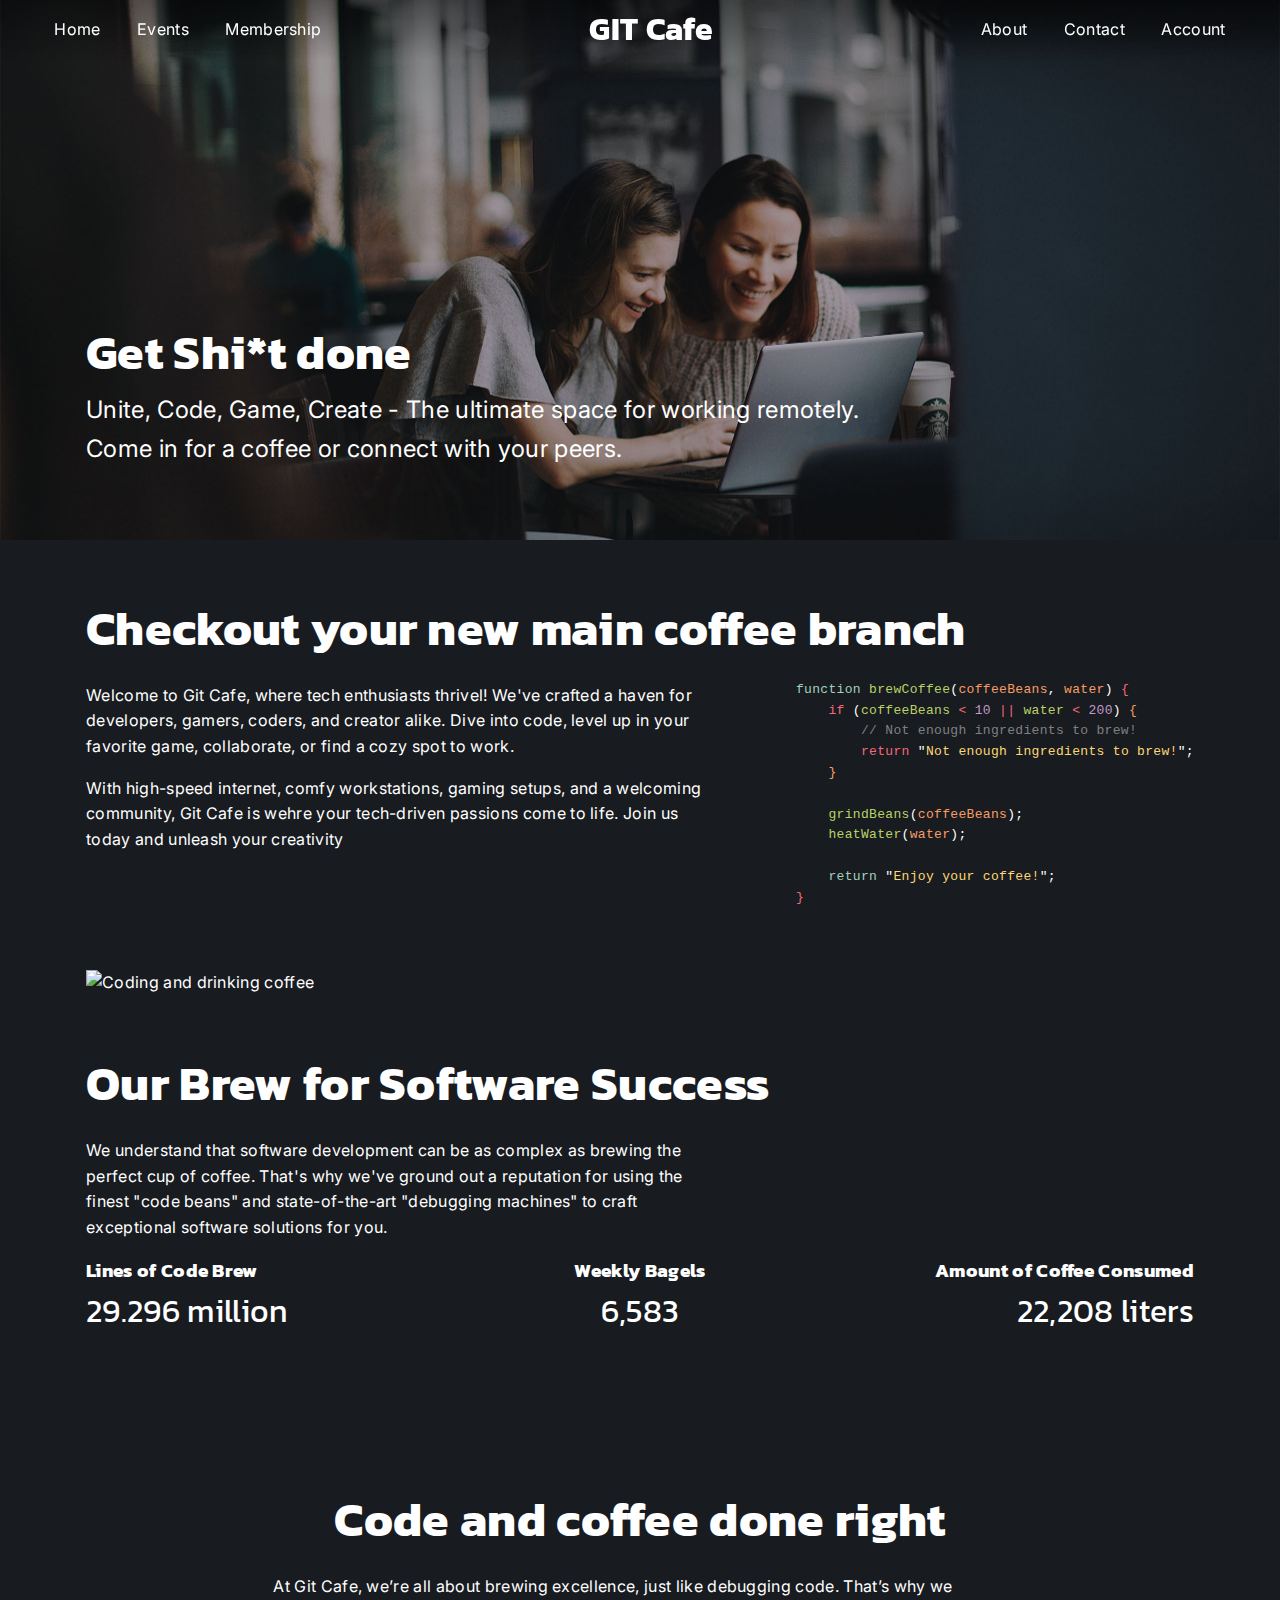
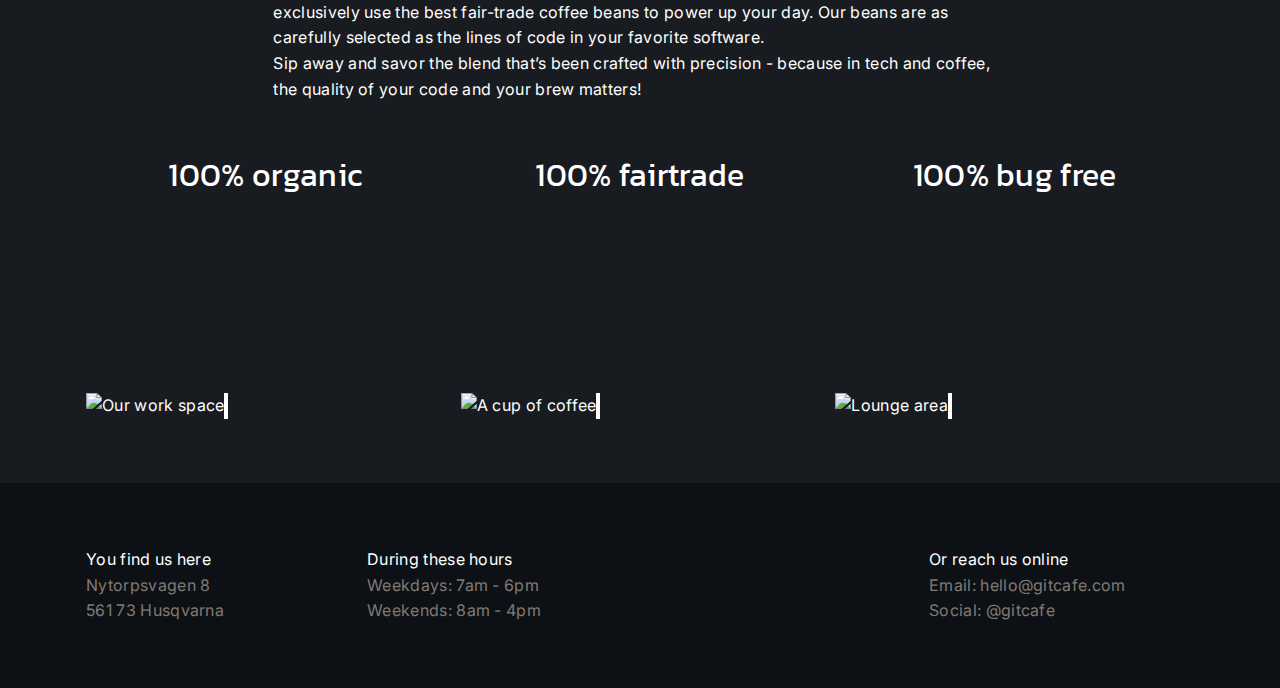
==== index.html @ 824aa4ec "General work on landing page" ====
<!DOCTYPE html>
<html lang="en">

<head>
  <meta charset="UTF-8" />
  <meta name="viewport" content="width=device-width, initial-scale=1.0" />
  <link rel="stylesheet" href="./assets/css/main.css" />
  <link rel="preconnect" href="https://fonts.googleapis.com">
  <link rel="preconnect" href="https://fonts.gstatic.com" crossorigin>
  <link href="https://fonts.googleapis.com/css2?family=Inter:wght@400;700&family=Kanit:wght@600&display=swap"
    rel="stylesheet">


  <!-- Favicon -->
  <link rel="apple-touch-icon" sizes="180x180" href="/apple-touch-icon.png">
  <link rel="icon" type="image/png" sizes="32x32" href="/favicon-32x32.png">
  <link rel="icon" type="image/png" sizes="16x16" href="/favicon-16x16.png">
  <link rel="manifest" href="/site.webmanifest">
  <link rel="mask-icon" href="/safari-pinned-tab.svg" color="#5bbad5">
  <meta name="msapplication-TileColor" content="#da532c">
  <meta name="theme-color" content="#ffffff">

  <title>GIT Cafe</title>
</head>


<body>
  <!-- Navbar -->

  <div class="grid">
    <!-- Checkbox to handle menu trigger in mobile -->
    <input type="checkbox" id="menu-toggle">
    <nav>

      <!-- Logo-->
      <h1 id="logo">GIT Cafe

      </h1>
      <!-- Left Menu -->
      <ul class="left-menu">
        <li><a href="">Home</a></li>
        <li><a href="events.html">Events</a></li>
        <li><a href="membership.html">Membership</a></li>
      </ul>
      <!-- Right menu -->
      <ul class="right-menu">
        <li><a href="about.html">About</a></li>
        <li><a href="contact.html">Contact</a></li>
        <li><a href="account.html">Account</a></li>
      </ul>
      <!-- Label  for the menu trigger-->
      <label id="menu-toggle-label" for="menu-toggle"></label>
    </nav>

  </div>


  <!-- Background for nav, hidden behind header-->
  <div id="nav-bg"></div>

  <div class="grid">
    <header class="container-fluid col-12">
      <div class="container">
        <div id="hero" class="grid">
          <div id="hero-content" class="col-12">
            <!-- <h1 class="headerh1">Get Shi*t done </h1>
            <p class="headerh2">Unite, Code, Game, Create - The ultimate space for working remotely.</p>
            <p class="headerh3">Come in for a coffee or connect with your peers.</p> -->
            <h1>Get Shi*t done </h1>
            <p>Unite, Code, Game, Create - The ultimate space for working remotely.</p>
            <p>Come in for a coffee or connect with your peers.</p>
          </div>
        </div>
      </div>
    </header>


    <!-- Content -->
    <main>
      <section id="content-intro" class="landing-section brew">
        <div class="container">
          <div class="grid">
            <div class="col-12">
              <h2>Checkout your new main coffee branch</h2>
            </div>

            <div class="col-12 col-md-6 col-lg-7">
              <p>Welcome to Git Cafe, where tech enthusiasts thrivel! We've crafted a haven for developers, gamers,
                coders,
                and
                creator alike. Dive into code, level up in your favorite game, collaborate, or find a cozy spot to work.
              </p>

              <p>With high-speed internet, comfy workstations, gaming setups, and a welcoming community, Git Cafe is
                wehre
                your
                tech-driven passions come to life. Join us today and unleash your creativity
              </p>
            </div>


            <div class="col-12 col-md-6 col-lg-5 prevent-select justify-end">
              <pre>
<code><span class="color-blue">function</span> <span class="color-green">brewCoffee</span>(<span class="color-orange">coffeeBeans</span>, <span class="color-orange">water</span>) <span class="color-red">{</span>
    <span class="color-red">if</span> (<span class="color-green">coffeeBeans</span> <span
                class="color-red">&lt;</span> <span class="color-purple">10</span> <span
                class="color-red">||</span> <span class="color-green">water</span> <span class="color-red">&lt;</span> <span
                class="color-purple">200</span>) <span class="color-orange">{</span>
        <span class="color-gray">// Not enough ingredients to brew!</span>
        <span class="color-red">return</span> "<span class="color-brown">Not enough ingredients to brew!</span>";
    <span class="color-orange">}</span>

    <span class="color-green">grindBeans</span>(<span class="color-orange">coffeeBeans</span>);
    <span class="color-green">heatWater</span>(<span class="color-orange">water</span>);

    <span class="color-blue">return</span> "<span class="color-brown">Enjoy your coffee!</span>";
<span class="color-red">}</span></code></pre>
            </div>

          </div>
        </div>
      </section>
      <section id="content-stats" class="landing-section">
        <div class="container">
          <section id="content-image" class="col-10">
            <div class="code-img">
              <!-- <img src="https://i.ibb.co/HHzXrTK/muhammad-raufan-yusup-r-YRE6ju-2-K8-unsplash-XX.jpg"
              alt="Coding and drinking coffee"> -->
              <img src="https://i.ibb.co/HHzXrTK/muhammad-raufan-yusup-r-YRE6ju-2-K8-unsplash-XX.jpg"
                alt="Coding and drinking coffee">
            </div>
          </section>
        </div>
        <div class="container brew">
          <div class="col-10">
            <h2>Our Brew for Software Success</h2>
            <div class="grid">
              <div class="col-12 col-md-7">
                <p>We understand that software development can be as complex as brewing the perfect cup of coffee.
                  That's
                  why
                  we've ground out a reputation for using the finest "code beans" and state-of-the-art "debugging
                  machines" to
                  craft exceptional software solutions for you. </p>
              </div>
            </div>

            <div class="grid">
              <div class="col-12 col-md-third text-center text-md-left">
                <h3>Lines of Code Brew</h3>
                <p class="content-stats-data">29.296 million</p>
              </div>
              <div class="col-12 col-md-third text-center">
                <h3>Weekly Bagels</h3>
                <p class="content-stats-data">6,583</p>
              </div>
              <div class="col-12 col-md-third text-center text-md-right">
                <h3>Amount of Coffee Consumed</h3>
                <p class="content-stats-data">22,208 liters</p>
              </div>
            </div>
          </div>
        </div>
      </section>
      <section id="content-coffee" class="landing-section">

        <div class="container-fluid">

          <div class="container">
            <div class="col-12 col-md-6">
              <div class="coffe-text">
                <h2 class="header-two text-center">Code and coffee done right</h2>
                <div class="grid">
                  <div class="col-12 col-md-8 col-md-start-3">

                    <div class="coffe-content-size">
                      <p>
                        At Git Cafe, we’re all about brewing excellence, just like debugging code. That’s why we
                        exclusively
                        use
                        the
                        best fair-trade coffee beans to power up your day. Our beans are as carefully selected as the
                        lines
                        of
                        code
                        in your favorite software.
                        <br>
                        Sip away and savor the blend that’s been crafted with precision - because in tech and coffee,
                        the
                        quality
                        of
                        your code and your brew matters!
                      </p>
                    </div>
                  </div>
                </div>
                <div class="coffee-text grid">
                  <div class="coffee-text-data col-12 col-lg-third text-center">
                    <p>100% organic</p>
                  </div>
                  <div class="coffee-text-data col-12 col-lg-third text-center">
                    <p>100% fairtrade</p>
                  </div>
                  <div class="coffee-text-data col-12 col-lg-third text-center">
                    <p>100% bug free</p>
                  </div>
                </div>
              </div>
            </div>
          </div>
        </div>
      </section>
      <section id="content-gallery" class="landing-section">
        <div class="container">
          <section id="gallery" class="grid">
            <div class="gallery-img">
              <img src="https://i.pinimg.com/564x/48/c7/62/48c762c206c1aae6d36532b559511638.jpg" alt="Our work space">
            </div>
            <div class="gallery-img">
              <img src="https://i.pinimg.com/564x/85/c0/10/85c010bb0c1cfae95a4795428b508051.jpg" alt="A cup of coffee">
            </div>
            <div class="gallery-img">
              <img src="https://i.pinimg.com/564x/44/70/15/4470159150fe5d80a1ad88fcee3284dd.jpg" alt="Lounge area">
            </div>
          </section>
        </div>
      </section>
    </main>

    <footer>
      <div class="container">
        <div class="grid">
          <div class="footer-content col-12 col-md-4 col-lg-3">
            <ul>
              <li>You find us here</li>
              <li>Nytorpsvagen 8 </li>
              <li>561 73 Husqvarna</li>
            </ul>
          </div>
          <div class="footer-content col-12 col-md-4 col-lg-6">
            <ul>
              <li>During these hours</li>
              <li>Weekdays: 7am - 6pm </li>
              <li>Weekends: 8am - 4pm</li>
            </ul>
          </div>
          <div class="footer-content col-12 col-md-4 col-lg-3">
            <ul>
              <li>Or reach us online</li>
              <li>Email: hello@gitcafe.com </li>
              <li>Social: @gitcafe</li>
            </ul>
          </div>
        </div>
      </div>
    </footer>

  </div>

</body>



</html>
---- assets/css/main.css ----
/* Variables and utilities */
@import url('variables.css');
@import url('utilities.css');

/* Index */
@import url('general.css');

/* Page specific */
@import url('account.css');
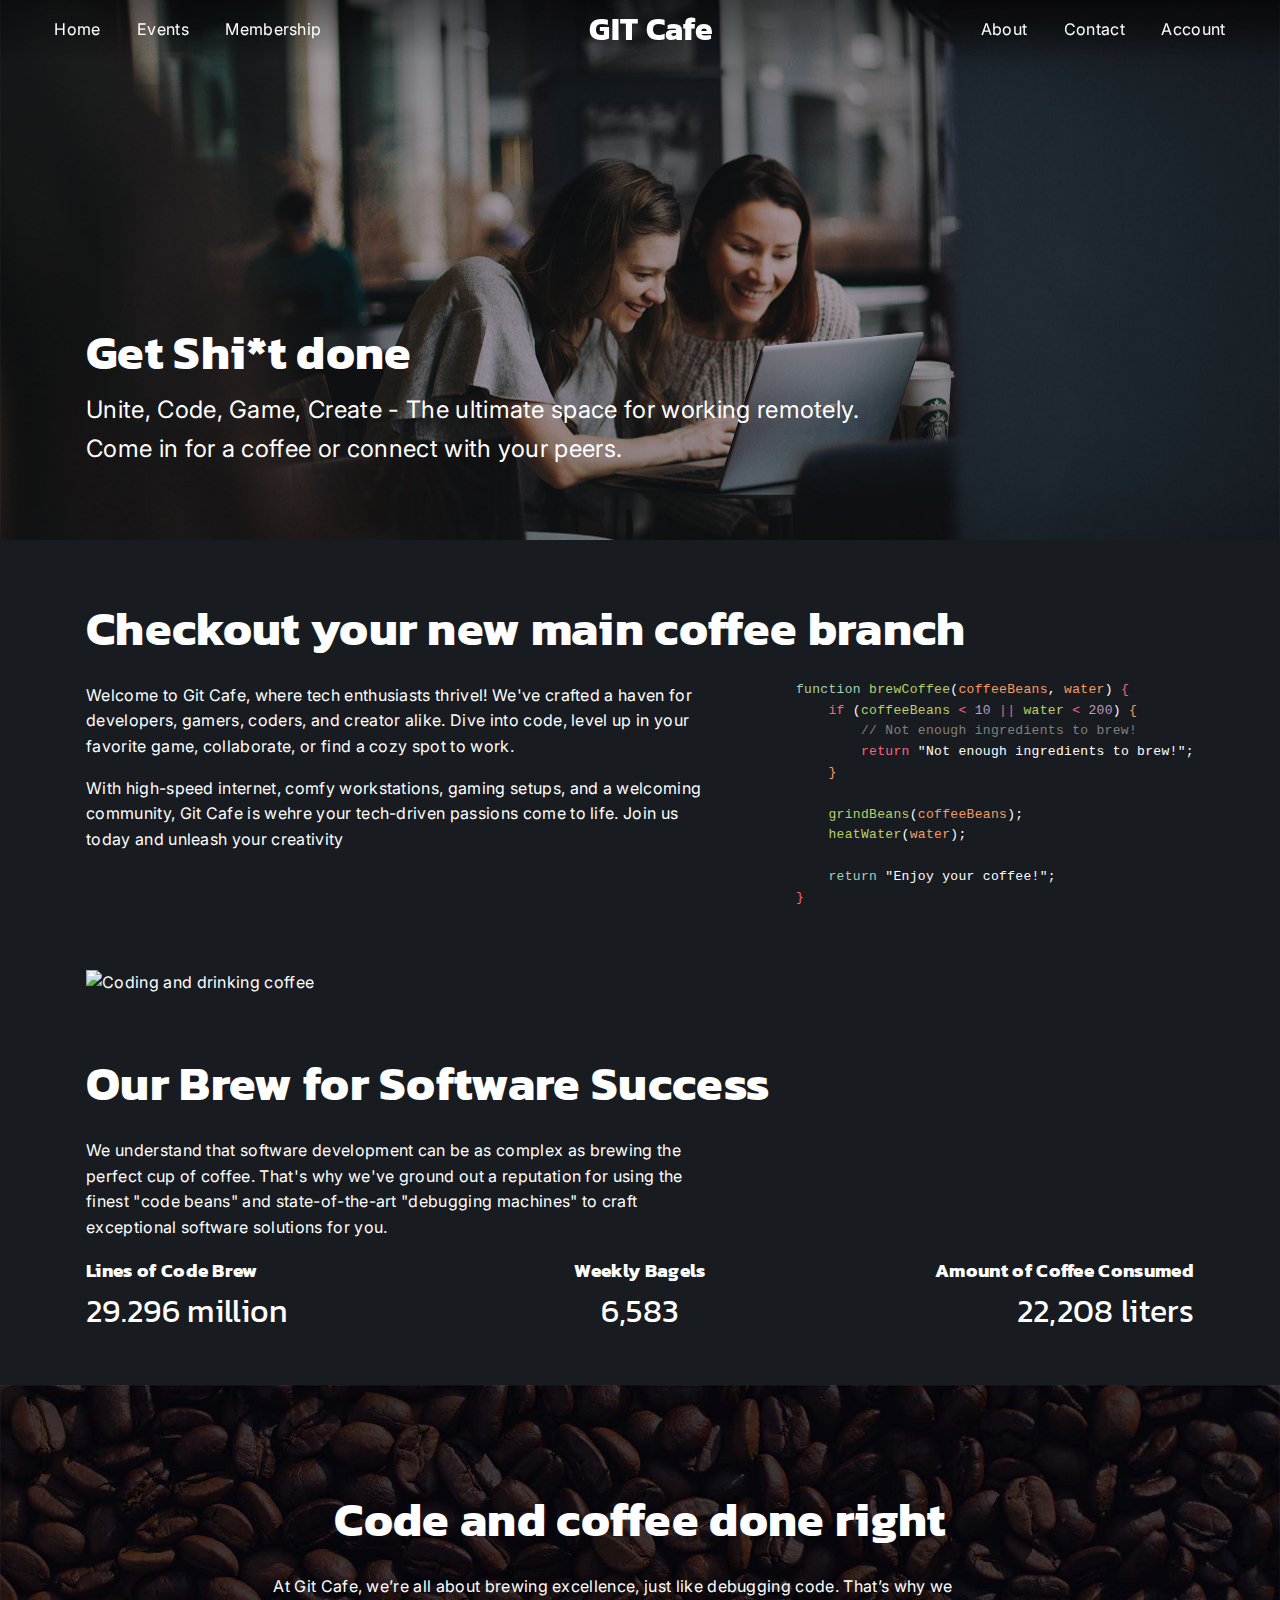
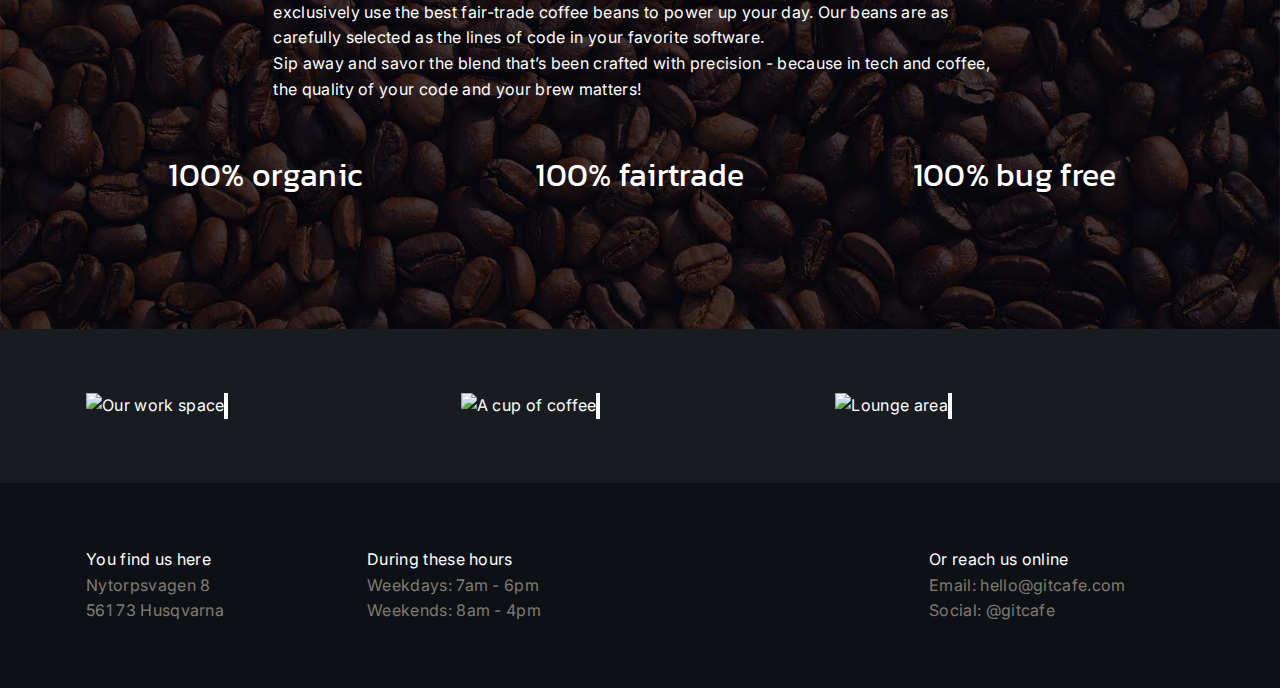
==== commit 2b67f184: "Update img paths, add button styling" ====
--- a/index.html
+++ b/index.html
@@ -107,13 +107,13 @@
                 class="color-red">||</span> <span class="color-green">water</span> <span class="color-red">&lt;</span> <span
                 class="color-purple">200</span>) <span class="color-orange">{</span>
         <span class="color-gray">// Not enough ingredients to brew!</span>
-        <span class="color-red">return</span> "<span class="color-brown">Not enough ingredients to brew!</span>";
+        <span class="color-red">return</span> "<span class="color-yellow">Not enough ingredients to brew!</span>";
     <span class="color-orange">}</span>
 
     <span class="color-green">grindBeans</span>(<span class="color-orange">coffeeBeans</span>);
     <span class="color-green">heatWater</span>(<span class="color-orange">water</span>);
 
-    <span class="color-blue">return</span> "<span class="color-brown">Enjoy your coffee!</span>";
+    <span class="color-blue">return</span> "<span class="color-yellow">Enjoy your coffee!</span>";
 <span class="color-red">}</span></code></pre>
             </div>
 
@@ -126,7 +126,7 @@
             <div class="code-img">
               <!-- <img src="https://i.ibb.co/HHzXrTK/muhammad-raufan-yusup-r-YRE6ju-2-K8-unsplash-XX.jpg"
               alt="Coding and drinking coffee"> -->
-              <img src="https://i.ibb.co/HHzXrTK/muhammad-raufan-yusup-r-YRE6ju-2-K8-unsplash-XX.jpg"
+              <img src="https://i.ibb.co/BNMzysP/muhammad-raufan-yusup-r-YRE6ju-2-K8-unsplash-v4.jpg"
                 alt="Coding and drinking coffee">
             </div>
           </section>
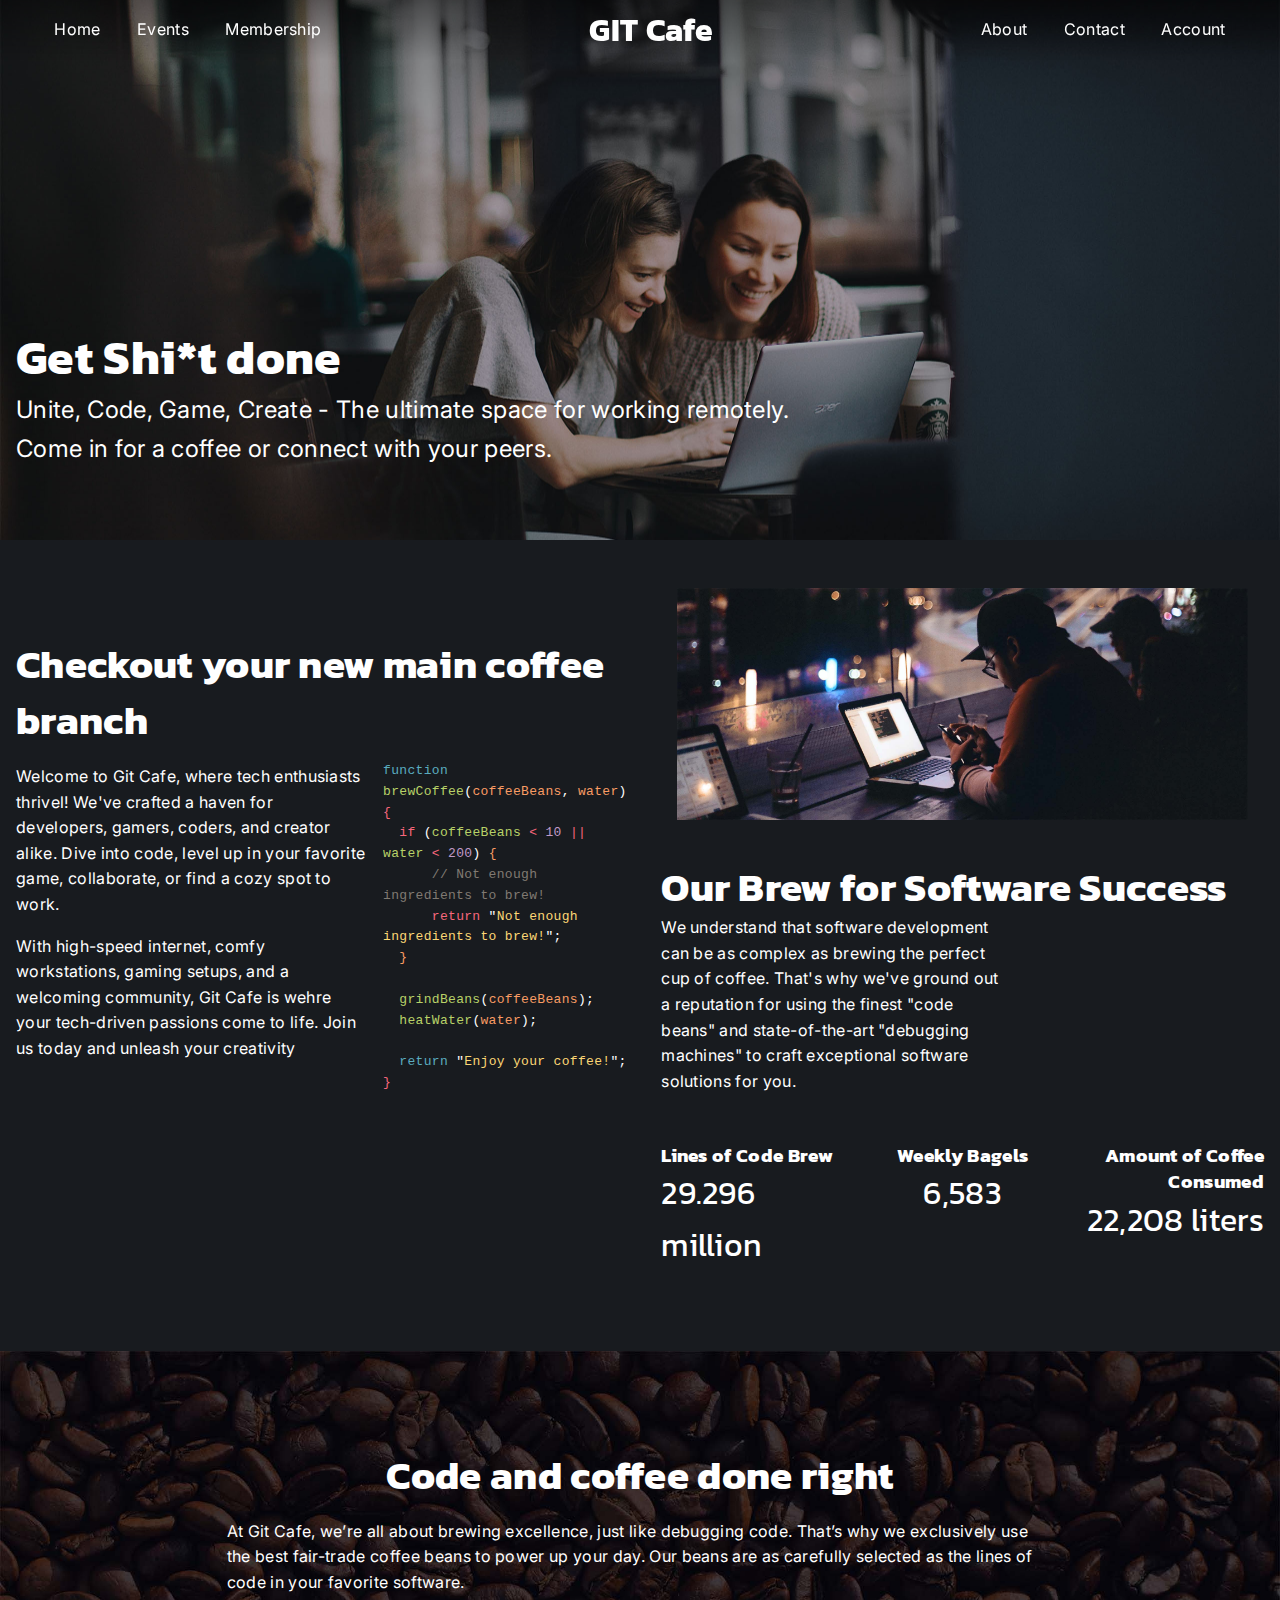
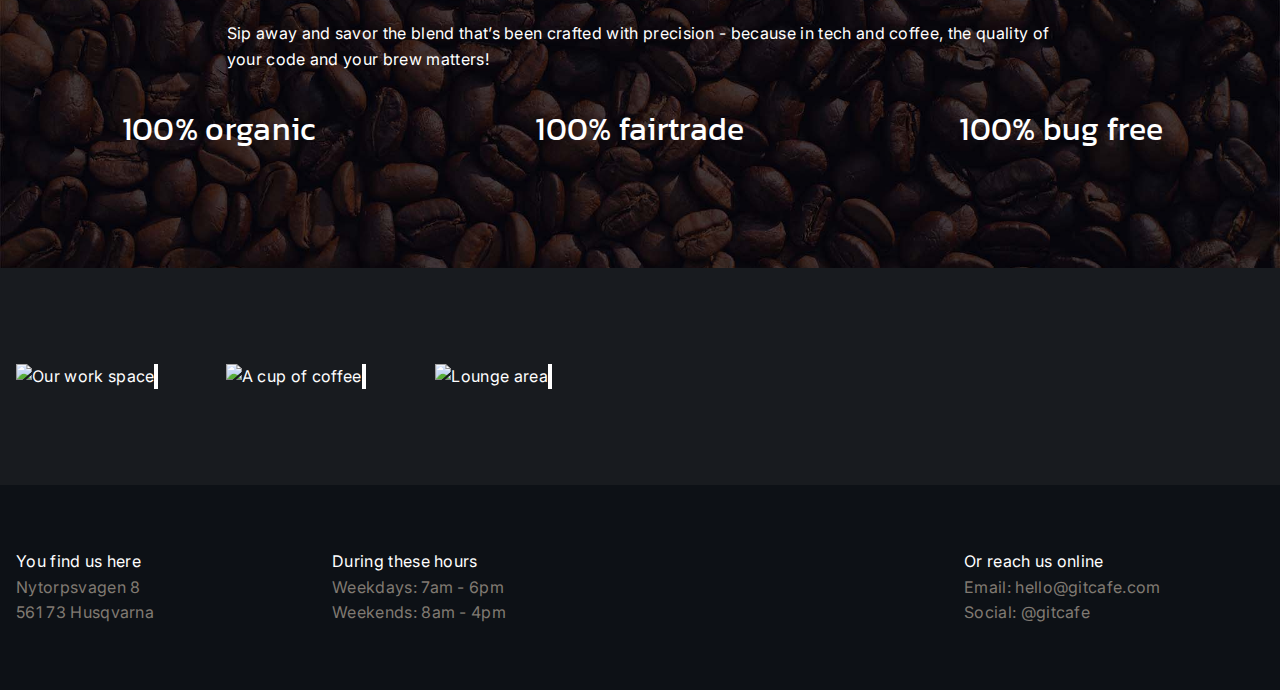
==== commit 1836f896: "Merge commit 'cbf4efe80373fdc2faa20a21ac5c30c890a8b03d' into Membership-work" ====
--- a/index.html
+++ b/index.html
@@ -5,40 +5,35 @@
   <meta charset="UTF-8" />
   <meta name="viewport" content="width=device-width, initial-scale=1.0" />
   <link rel="stylesheet" href="./assets/css/main.css" />
-  <link rel="preconnect" href="https://fonts.googleapis.com">
-  <link rel="preconnect" href="https://fonts.gstatic.com" crossorigin>
+  <link rel="preconnect" href="https://fonts.googleapis.com" />
+  <link rel="preconnect" href="https://fonts.gstatic.com" crossorigin />
   <link href="https://fonts.googleapis.com/css2?family=Inter:wght@400;700&family=Kanit:wght@600&display=swap"
-    rel="stylesheet">
-
+    rel="stylesheet" />
 
   <!-- Favicon -->
-  <link rel="apple-touch-icon" sizes="180x180" href="/apple-touch-icon.png">
-  <link rel="icon" type="image/png" sizes="32x32" href="/favicon-32x32.png">
-  <link rel="icon" type="image/png" sizes="16x16" href="/favicon-16x16.png">
-  <link rel="manifest" href="/site.webmanifest">
-  <link rel="mask-icon" href="/safari-pinned-tab.svg" color="#5bbad5">
-  <meta name="msapplication-TileColor" content="#da532c">
-  <meta name="theme-color" content="#ffffff">
+  <link rel="apple-touch-icon" sizes="180x180" href="apple-touch-icon.png" />
+  <link rel="icon" type="image/png" sizes="32x32" href="favicon-32x32.png" />
+  <link rel="icon" type="image/png" sizes="16x16" href="favicon-16x16.png" />
+  <link rel="manifest" href="site.webmanifest" />
+  <link rel="mask-icon" href="safari-pinned-tab.svg" color="#5bbad5" />
+  <meta name="msapplication-TileColor" content="#da532c" />
+  <meta name="theme-color" content="#ffffff" />
 
   <title>GIT Cafe</title>
 </head>
 
-
 <body>
   <!-- Navbar -->
-
   <div class="grid">
     <!-- Checkbox to handle menu trigger in mobile -->
-    <input type="checkbox" id="menu-toggle">
+    <input type="checkbox" id="menu-toggle" />
     <nav>
-
       <!-- Logo-->
-      <h1 id="logo">GIT Cafe
-
-      </h1>
+      <h1 id="logo"><a href="https://thejoltjoker.github.io/FSU23D-assignment-01/">GIT Cafe</a></h1>
+
       <!-- Left Menu -->
       <ul class="left-menu">
-        <li><a href="">Home</a></li>
+        <li><a href="index.html">Home</a></li>
         <li><a href="events.html">Events</a></li>
         <li><a href="membership.html">Membership</a></li>
       </ul>
@@ -51,214 +46,201 @@
       <!-- Label  for the menu trigger-->
       <label id="menu-toggle-label" for="menu-toggle"></label>
     </nav>
-
   </div>
-
 
   <!-- Background for nav, hidden behind header-->
   <div id="nav-bg"></div>
 
-  <div class="grid">
-    <header class="container-fluid col-12">
+  <header id="main-header">
+    <div class="container-fluid">
       <div class="container">
         <div id="hero" class="grid">
           <div id="hero-content" class="col-12">
-            <!-- <h1 class="headerh1">Get Shi*t done </h1>
-            <p class="headerh2">Unite, Code, Game, Create - The ultimate space for working remotely.</p>
-            <p class="headerh3">Come in for a coffee or connect with your peers.</p> -->
-            <h1>Get Shi*t done </h1>
-            <p>Unite, Code, Game, Create - The ultimate space for working remotely.</p>
+            <h1>Get Shi*t done</h1>
+            <p>
+              Unite, Code, Game, Create - The ultimate space for working
+              remotely.
+            </p>
             <p>Come in for a coffee or connect with your peers.</p>
           </div>
         </div>
       </div>
-    </header>
-
-
-    <!-- Content -->
-    <main>
-      <section id="content-intro" class="landing-section brew">
-        <div class="container">
-          <div class="grid">
-            <div class="col-12">
-              <h2>Checkout your new main coffee branch</h2>
-            </div>
-
-            <div class="col-12 col-md-6 col-lg-7">
-              <p>Welcome to Git Cafe, where tech enthusiasts thrivel! We've crafted a haven for developers, gamers,
-                coders,
-                and
-                creator alike. Dive into code, level up in your favorite game, collaborate, or find a cozy spot to work.
-              </p>
-
-              <p>With high-speed internet, comfy workstations, gaming setups, and a welcoming community, Git Cafe is
-                wehre
-                your
-                tech-driven passions come to life. Join us today and unleash your creativity
-              </p>
-            </div>
-
-
-            <div class="col-12 col-md-6 col-lg-5 prevent-select justify-end">
-              <pre>
+    </div>
+  </header>
+
+  <!-- Content -->
+  <main>
+    <section id="content-intro" class="landing-section">
+      <div class="container">
+        <div class="grid">
+          <div class="col-12">
+            <h2>Checkout your new main coffee branch</h2>
+          </div>
+
+          <div class="col-12 col-md-6 col-lg-7">
+            <p>
+              Welcome to Git Cafe, where tech enthusiasts thrivel! We've
+              crafted a haven for developers, gamers, coders, and creator
+              alike. Dive into code, level up in your favorite game,
+              collaborate, or find a cozy spot to work.
+            </p>
+
+            <p>
+              With high-speed internet, comfy workstations, gaming setups,
+              and a welcoming community, Git Cafe is wehre your tech-driven
+              passions come to life. Join us today and unleash your
+              creativity
+            </p>
+          </div>
+
+          <div class="col-12 col-md-6 col-lg-5 prevent-select justify-start justify-md-end">
+            <pre>
 <code><span class="color-blue">function</span> <span class="color-green">brewCoffee</span>(<span class="color-orange">coffeeBeans</span>, <span class="color-orange">water</span>) <span class="color-red">{</span>
-    <span class="color-red">if</span> (<span class="color-green">coffeeBeans</span> <span
-                class="color-red">&lt;</span> <span class="color-purple">10</span> <span
-                class="color-red">||</span> <span class="color-green">water</span> <span class="color-red">&lt;</span> <span
-                class="color-purple">200</span>) <span class="color-orange">{</span>
-        <span class="color-gray">// Not enough ingredients to brew!</span>
-        <span class="color-red">return</span> "<span class="color-yellow">Not enough ingredients to brew!</span>";
-    <span class="color-orange">}</span>
-
-    <span class="color-green">grindBeans</span>(<span class="color-orange">coffeeBeans</span>);
-    <span class="color-green">heatWater</span>(<span class="color-orange">water</span>);
-
-    <span class="color-blue">return</span> "<span class="color-yellow">Enjoy your coffee!</span>";
+  <span class="color-red">if</span> (<span class="color-green">coffeeBeans</span> <span
+              class="color-red">&lt;</span> <span class="color-purple">10</span> <span
+              class="color-red">||</span> <span class="color-green">water</span> <span class="color-red">&lt;</span> <span
+              class="color-purple">200</span>) <span class="color-orange">{</span>
+      <span class="color-gray">// Not enough ingredients to brew!</span>
+      <span class="color-red">return</span> "<span class="color-yellow">Not enough ingredients to brew!</span>";
+  <span class="color-orange">}</span>
+
+  <span class="color-green">grindBeans</span>(<span class="color-orange">coffeeBeans</span>);
+  <span class="color-green">heatWater</span>(<span class="color-orange">water</span>);
+
+  <span class="color-blue">return</span> "<span class="color-yellow">Enjoy your coffee!</span>";
 <span class="color-red">}</span></code></pre>
-            </div>
-
-          </div>
-        </div>
-      </section>
-      <section id="content-stats" class="landing-section">
-        <div class="container">
-          <section id="content-image" class="col-10">
-            <div class="code-img">
-              <!-- <img src="https://i.ibb.co/HHzXrTK/muhammad-raufan-yusup-r-YRE6ju-2-K8-unsplash-XX.jpg"
-              alt="Coding and drinking coffee"> -->
-              <img src="https://i.ibb.co/BNMzysP/muhammad-raufan-yusup-r-YRE6ju-2-K8-unsplash-v4.jpg"
-                alt="Coding and drinking coffee">
-            </div>
-          </section>
-        </div>
-        <div class="container brew">
-          <div class="col-10">
+          </div>
+        </div>
+      </div>
+    </section>
+    <section id="content-stats" class="landing-section">
+      <div class="container-fluid">
+        <section id="content-image">
+          <div class="code-img">
+            <img src="./assets/img/hacker.jpg" alt="Coding and drinking coffee" />
+          </div>
+        </section>
+      </div>
+      <div class="container">
+        <div class="grid">
+          <div class="col-12 col-lg-12">
             <h2>Our Brew for Software Success</h2>
+          </div>
+          <div class="col-12 col-lg-7">
+            <p>
+              We understand that software development can be as complex as
+              brewing the perfect cup of coffee. That's why we've ground
+              out a reputation for using the finest "code beans" and
+              state-of-the-art "debugging machines" to craft exceptional
+              software solutions for you.
+            </p>
+          </div>
+          <div class="col-12">
             <div class="grid">
-              <div class="col-12 col-md-7">
-                <p>We understand that software development can be as complex as brewing the perfect cup of coffee.
-                  That's
-                  why
-                  we've ground out a reputation for using the finest "code beans" and state-of-the-art "debugging
-                  machines" to
-                  craft exceptional software solutions for you. </p>
-              </div>
-            </div>
-
-            <div class="grid">
-              <div class="col-12 col-md-third text-center text-md-left">
+              <div class="col-12 col-md-4 text-center text-md-left">
                 <h3>Lines of Code Brew</h3>
                 <p class="content-stats-data">29.296 million</p>
               </div>
-              <div class="col-12 col-md-third text-center">
+              <div class="col-12 col-md-4 text-center">
                 <h3>Weekly Bagels</h3>
                 <p class="content-stats-data">6,583</p>
               </div>
-              <div class="col-12 col-md-third text-center text-md-right">
+              <div class="col-12 col-md-4 text-center text-md-right">
                 <h3>Amount of Coffee Consumed</h3>
                 <p class="content-stats-data">22,208 liters</p>
               </div>
             </div>
-          </div>
-        </div>
-      </section>
-      <section id="content-coffee" class="landing-section">
-
-        <div class="container-fluid">
-
-          <div class="container">
-            <div class="col-12 col-md-6">
-              <div class="coffe-text">
-                <h2 class="header-two text-center">Code and coffee done right</h2>
-                <div class="grid">
-                  <div class="col-12 col-md-8 col-md-start-3">
-
-                    <div class="coffe-content-size">
-                      <p>
-                        At Git Cafe, we’re all about brewing excellence, just like debugging code. That’s why we
-                        exclusively
-                        use
-                        the
-                        best fair-trade coffee beans to power up your day. Our beans are as carefully selected as the
-                        lines
-                        of
-                        code
-                        in your favorite software.
-                        <br>
-                        Sip away and savor the blend that’s been crafted with precision - because in tech and coffee,
-                        the
-                        quality
-                        of
-                        your code and your brew matters!
-                      </p>
-                    </div>
-                  </div>
+
+          </div>
+        </div>
+    </section>
+    <section id="content-coffee" class="landing-section">
+      <div class="container-fluid">
+        <div class="container">
+
+          <h2 class="header-two text-center">
+            Code and coffee done right
+          </h2>
+          <div class="grid">
+            <div class="col-12 col-md-7 col-lg-8 col-lg-start-3">
+              <div class="coffe-content-size">
+                <p>
+                  At Git Cafe, we’re all about brewing excellence, just
+                  like debugging code. That’s why we exclusively use the
+                  best fair-trade coffee beans to power up your day. Our
+                  beans are as carefully selected as the lines of code
+                  in your favorite software.
+                  <br>
+                  <br>
+                  Sip away and savor the blend that’s been crafted with
+                  precision - because in tech and coffee, the quality of
+                  your code and your brew matters!
+                </p>
+              </div>
+            </div>
+            <div class="col-12 col-md-5 col-lg-12">
+              <div class="coffee-text grid">
+                <div class="coffee-text-data col-12 col-lg-third text-center">
+                  <p>100% organic</p>
                 </div>
-                <div class="coffee-text grid">
-                  <div class="coffee-text-data col-12 col-lg-third text-center">
-                    <p>100% organic</p>
-                  </div>
-                  <div class="coffee-text-data col-12 col-lg-third text-center">
-                    <p>100% fairtrade</p>
-                  </div>
-                  <div class="coffee-text-data col-12 col-lg-third text-center">
-                    <p>100% bug free</p>
-                  </div>
+                <div class="coffee-text-data col-12 col-lg-third text-center">
+                  <p>100% fairtrade</p>
                 </div>
+                <div class="coffee-text-data col-12 col-lg-third text-center">
+                  <p>100% bug free</p>
+                </div>
+
               </div>
             </div>
           </div>
         </div>
-      </section>
-      <section id="content-gallery" class="landing-section">
-        <div class="container">
-          <section id="gallery" class="grid">
-            <div class="gallery-img">
-              <img src="https://i.pinimg.com/564x/48/c7/62/48c762c206c1aae6d36532b559511638.jpg" alt="Our work space">
-            </div>
-            <div class="gallery-img">
-              <img src="https://i.pinimg.com/564x/85/c0/10/85c010bb0c1cfae95a4795428b508051.jpg" alt="A cup of coffee">
-            </div>
-            <div class="gallery-img">
-              <img src="https://i.pinimg.com/564x/44/70/15/4470159150fe5d80a1ad88fcee3284dd.jpg" alt="Lounge area">
-            </div>
-          </section>
-        </div>
-      </section>
-    </main>
-
-    <footer>
-      <div class="container">
-        <div class="grid">
-          <div class="footer-content col-12 col-md-4 col-lg-3">
-            <ul>
-              <li>You find us here</li>
-              <li>Nytorpsvagen 8 </li>
-              <li>561 73 Husqvarna</li>
-            </ul>
-          </div>
-          <div class="footer-content col-12 col-md-4 col-lg-6">
-            <ul>
-              <li>During these hours</li>
-              <li>Weekdays: 7am - 6pm </li>
-              <li>Weekends: 8am - 4pm</li>
-            </ul>
-          </div>
-          <div class="footer-content col-12 col-md-4 col-lg-3">
-            <ul>
-              <li>Or reach us online</li>
-              <li>Email: hello@gitcafe.com </li>
-              <li>Social: @gitcafe</li>
-            </ul>
-          </div>
-        </div>
-      </div>
-    </footer>
-
-  </div>
+      </div>
+    </section>
+    <section id="content-gallery" class="landing-section">
+      <div class="container">
+        <section id="gallery" class="grid">
+          <div class="gallery-img">
+            <img src="https://i.pinimg.com/564x/48/c7/62/48c762c206c1aae6d36532b559511638.jpg" alt="Our work space" />
+          </div>
+          <div class="gallery-img">
+            <img src="https://i.pinimg.com/564x/85/c0/10/85c010bb0c1cfae95a4795428b508051.jpg" alt="A cup of coffee" />
+          </div>
+          <div class="gallery-img">
+            <img src="https://i.pinimg.com/564x/44/70/15/4470159150fe5d80a1ad88fcee3284dd.jpg" alt="Lounge area" />
+          </div>
+        </section>
+      </div>
+    </section>
+  </main>
+
+  <footer>
+    <div class="container">
+      <div class="grid">
+        <div class="footer-content col-12 col-md-4 col-lg-3">
+          <ul>
+            <li>You find us here</li>
+            <li>Nytorpsvagen 8</li>
+            <li>561 73 Husqvarna</li>
+          </ul>
+        </div>
+        <div class="footer-content col-12 col-md-4 col-lg-6">
+          <ul>
+            <li>During these hours</li>
+            <li>Weekdays: 7am - 6pm</li>
+            <li>Weekends: 8am - 4pm</li>
+          </ul>
+        </div>
+        <div class="footer-content col-12 col-md-4 col-lg-3">
+          <ul>
+            <li>Or reach us online</li>
+            <li>Email: hello@gitcafe.com</li>
+            <li>Social: @gitcafe</li>
+          </ul>
+        </div>
+      </div>
+    </div>
+  </footer>
 
 </body>
 
-
-
 </html>--- a/assets/css/main.css
+++ b/assets/css/main.css
@@ -6,4 +6,7 @@
 @import url('general.css');
 
 /* Page specific */
-@import url('account.css');+@import url('account.css');
+
+/* Page specific Membership*/
+@import url('membership.css');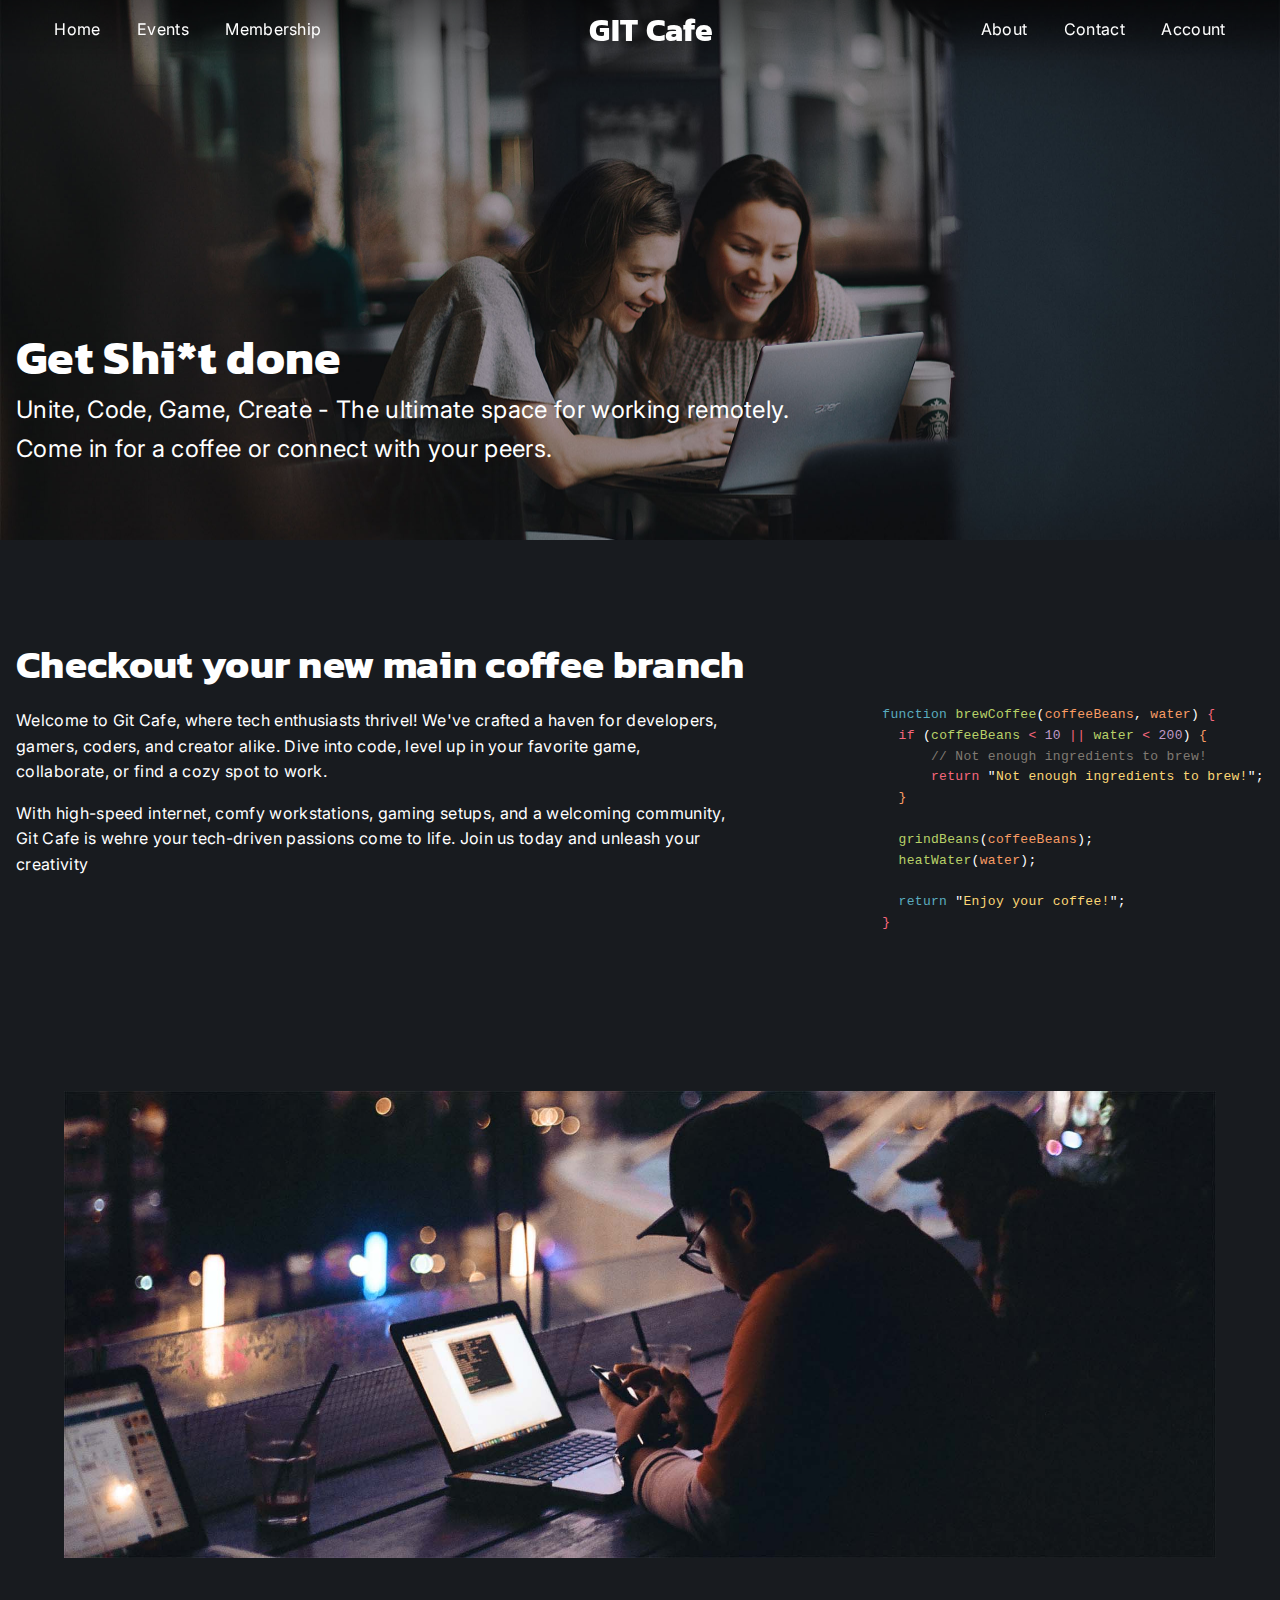
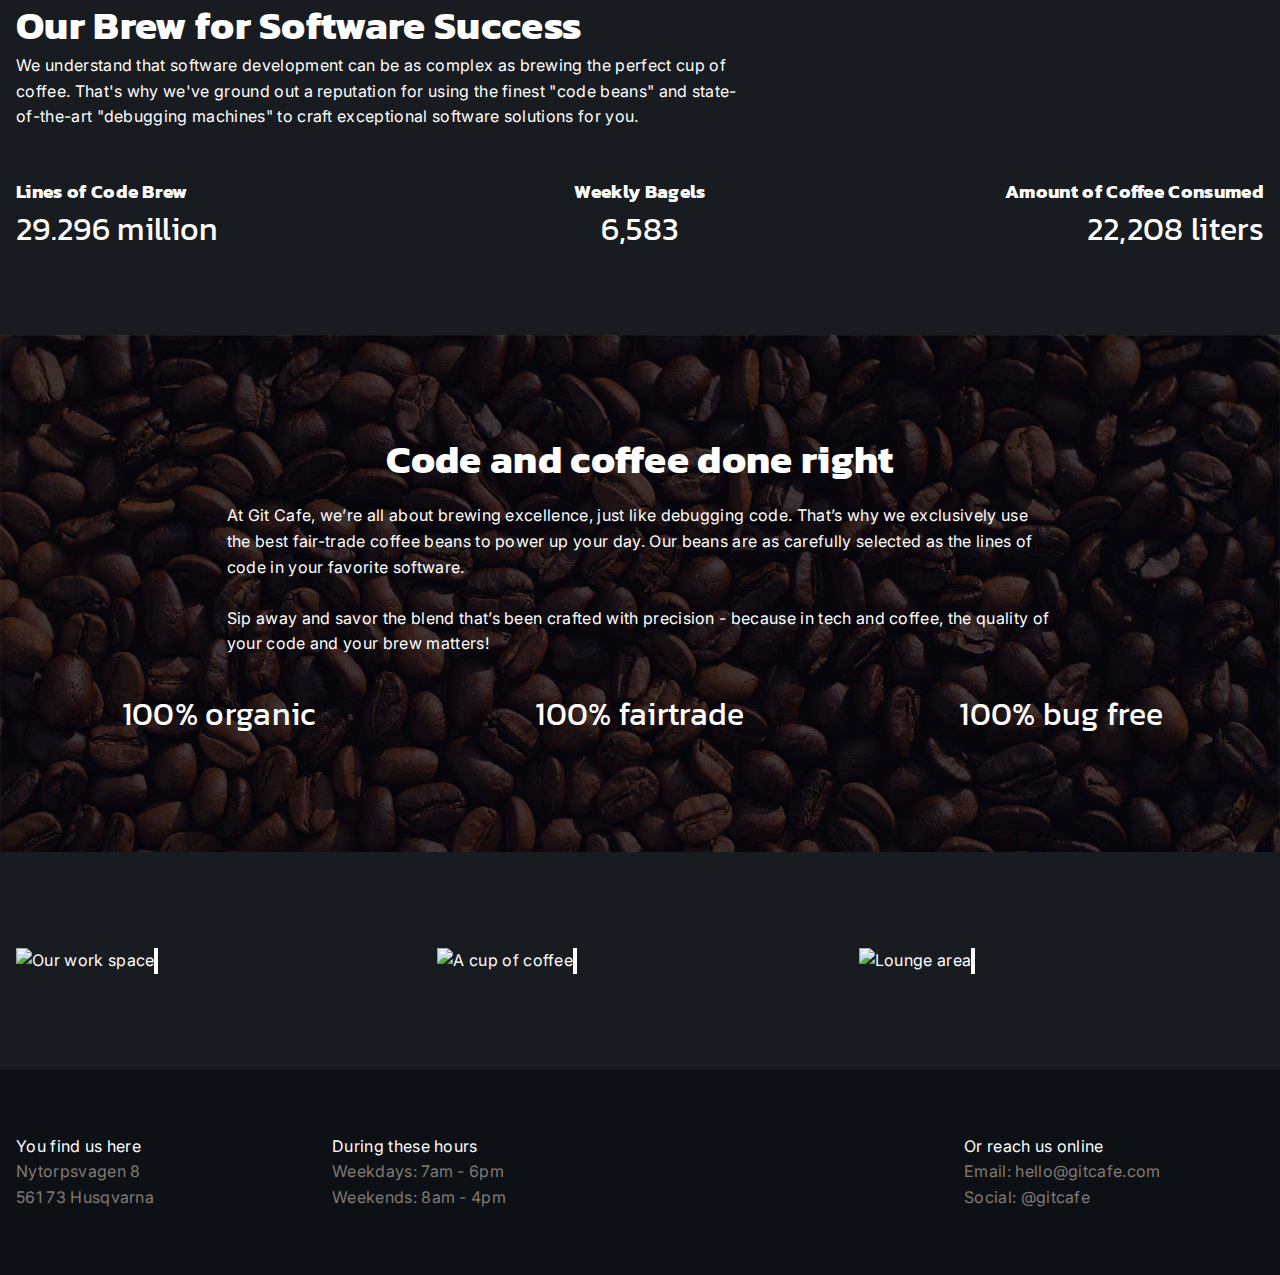
==== commit 90bd30c6: "Add title tags to elements with image backgrounds" ====
--- a/index.html
+++ b/index.html
@@ -51,7 +51,7 @@
   <!-- Background for nav, hidden behind header-->
   <div id="nav-bg"></div>
 
-  <header id="main-header">
+  <header id="main-header" title="Two smiling young women, in front of a computer in a coffee shop">
     <div class="container-fluid">
       <div class="container">
         <div id="hero" class="grid">
@@ -154,7 +154,7 @@
           </div>
         </div>
     </section>
-    <section id="content-coffee" class="landing-section">
+    <section id="content-coffee" class="landing-section" title="Coffee beans">
       <div class="container-fluid">
         <div class="container">
 
--- a/assets/css/main.css
+++ b/assets/css/main.css
@@ -3,10 +3,4 @@
 @import url('utilities.css');
 
 /* Index */
-@import url('general.css');
-
-/* Page specific */
-@import url('account.css');
-
-/* Page specific Membership*/
-@import url('membership.css');+@import url('general.css');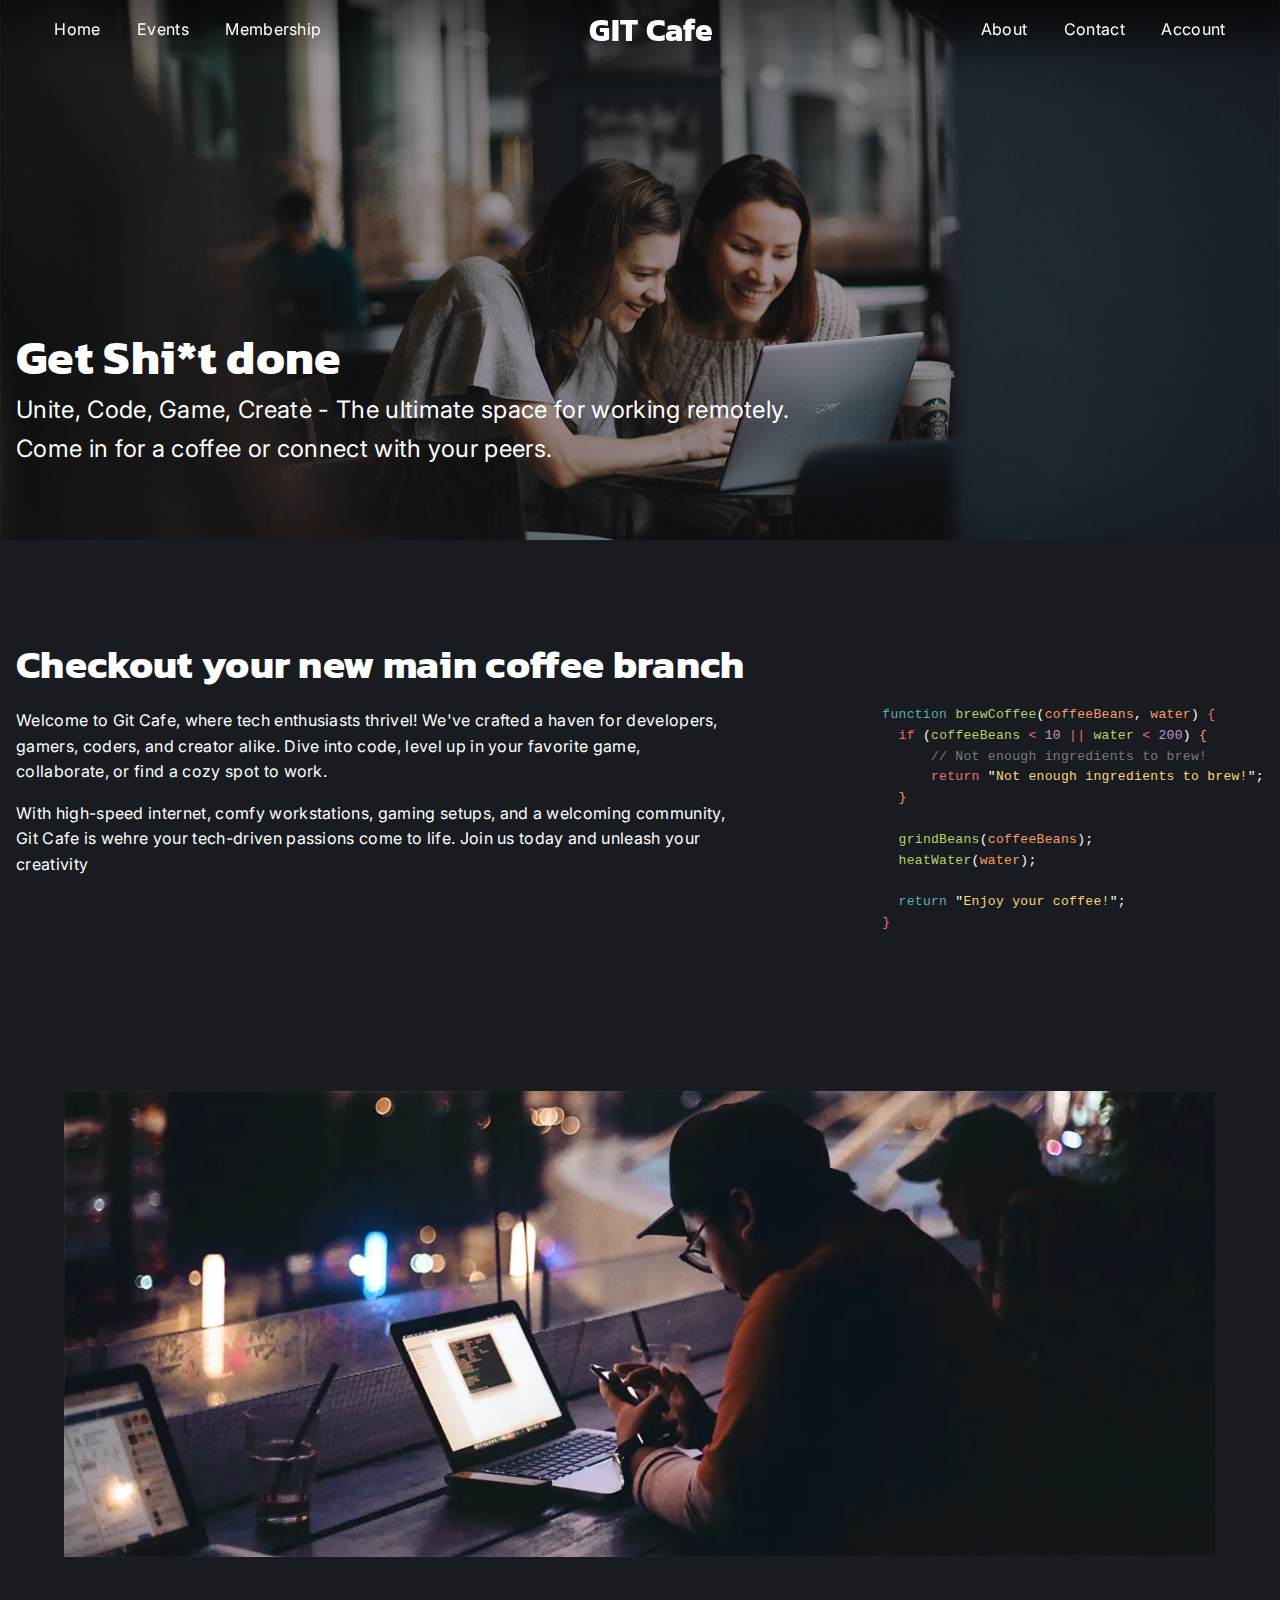
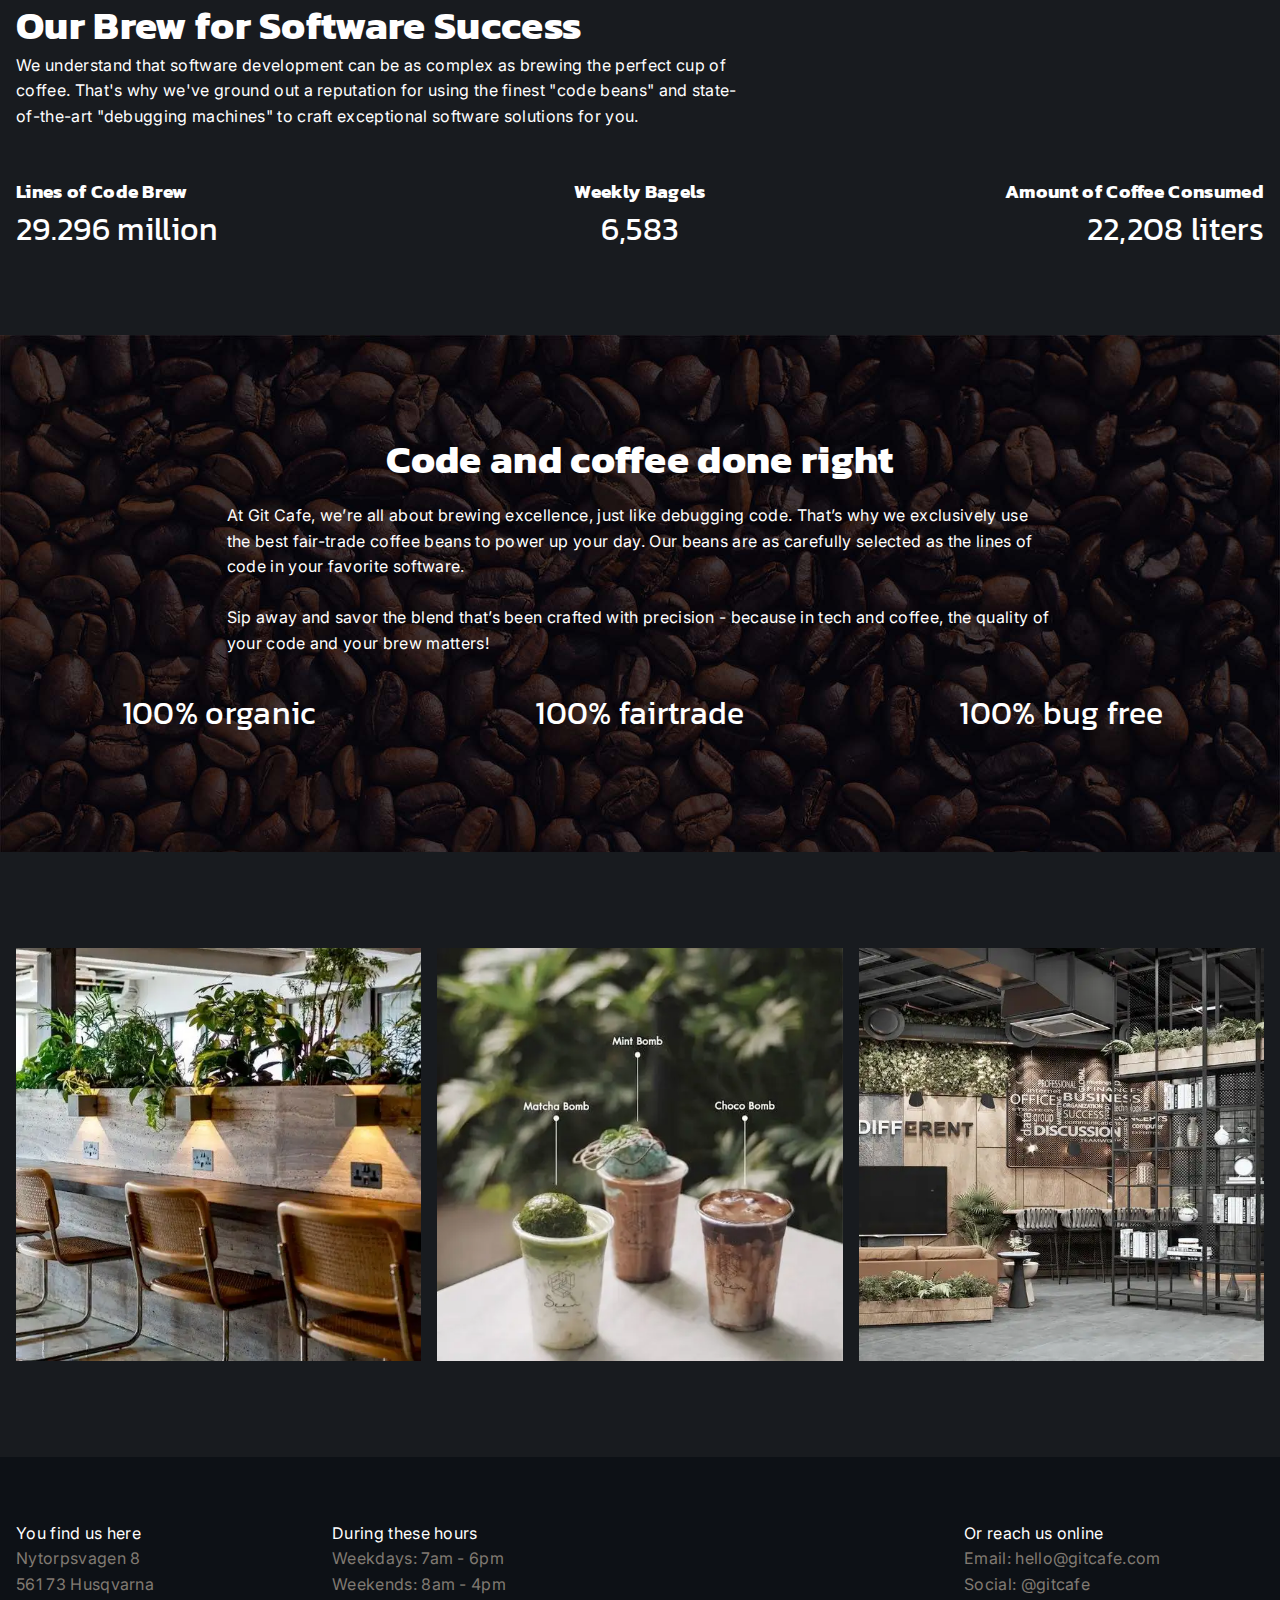
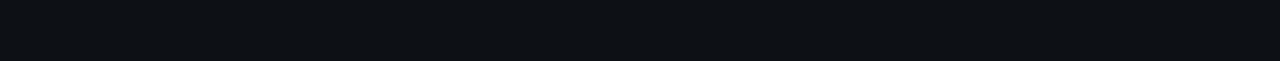
==== commit 95c9839f: "Merge pull request #8 from thejoltjoker/optimization" ====
--- a/index.html
+++ b/index.html
@@ -19,7 +19,11 @@
   <meta name="msapplication-TileColor" content="#da532c" />
   <meta name="theme-color" content="#ffffff" />
 
-  <title>GIT Cafe</title>
+  <title>GIT Cafe - Coffee and Coding</title>
+  <meta name="description" content="Discover the perfect blend of technology and leisure at Git Cafe. 
+    Dive into coding, gaming, and collaboration in our tech-savvy space. 
+    Enjoy artisanal coffee while you code, network, and game in style!" />
+
 </head>
 
 <body>
@@ -117,7 +121,11 @@
       <div class="container-fluid">
         <section id="content-image">
           <div class="code-img">
-            <img src="./assets/img/hacker.jpg" alt="Coding and drinking coffee" />
+            <picture>
+              <source srcset="./assets/img/hacker.webp" type="image/webp">
+              <source srcset="./assets/img/hacker.jpg" type="image/jpeg">
+              <img src="./assets/img/hacker.jpg" alt="Coding and drinking coffee" />
+            </picture>
           </div>
         </section>
       </div>
@@ -200,13 +208,26 @@
       <div class="container">
         <section id="gallery" class="grid">
           <div class="gallery-img">
-            <img src="https://i.pinimg.com/564x/48/c7/62/48c762c206c1aae6d36532b559511638.jpg" alt="Our work space" />
+            <picture>
+              <source srcset="./assets/img/gallery-seats.webp" type="image/webp">
+              <source srcset="./assets/img/gallery-seats.jpg" type="image/jpeg">
+              <img src="./assets/img/gallery-seats.jpg" alt="Coffee shop tables equipped with charging outlets" />
+            </picture>
           </div>
           <div class="gallery-img">
-            <img src="https://i.pinimg.com/564x/85/c0/10/85c010bb0c1cfae95a4795428b508051.jpg" alt="A cup of coffee" />
+            <picture>
+              <source srcset="./assets/img/gallery-drinks.webp" type="image/webp">
+              <source srcset="./assets/img/gallery-drinks.jpg" type="image/jpeg">
+              <img src="./assets/img/gallery-drinks.jpg"
+                alt="Three coffee drinks with the labels, Matcha bomb, Mint bomb and Choco bomb" />
+            </picture>
           </div>
           <div class="gallery-img">
-            <img src="https://i.pinimg.com/564x/44/70/15/4470159150fe5d80a1ad88fcee3284dd.jpg" alt="Lounge area" />
+            <picture>
+              <source srcset="./assets/img/gallery-workspace.webp" type="image/webp">
+              <source srcset="./assets/img/gallery-workspace.jpg" type="image/jpeg">
+              <img src="./assets/img/gallery-workspace.jpg" alt="Coworking lounge area" />
+            </picture>
           </div>
         </section>
       </div>
@@ -240,7 +261,6 @@
       </div>
     </div>
   </footer>
-
 </body>
 
 </html>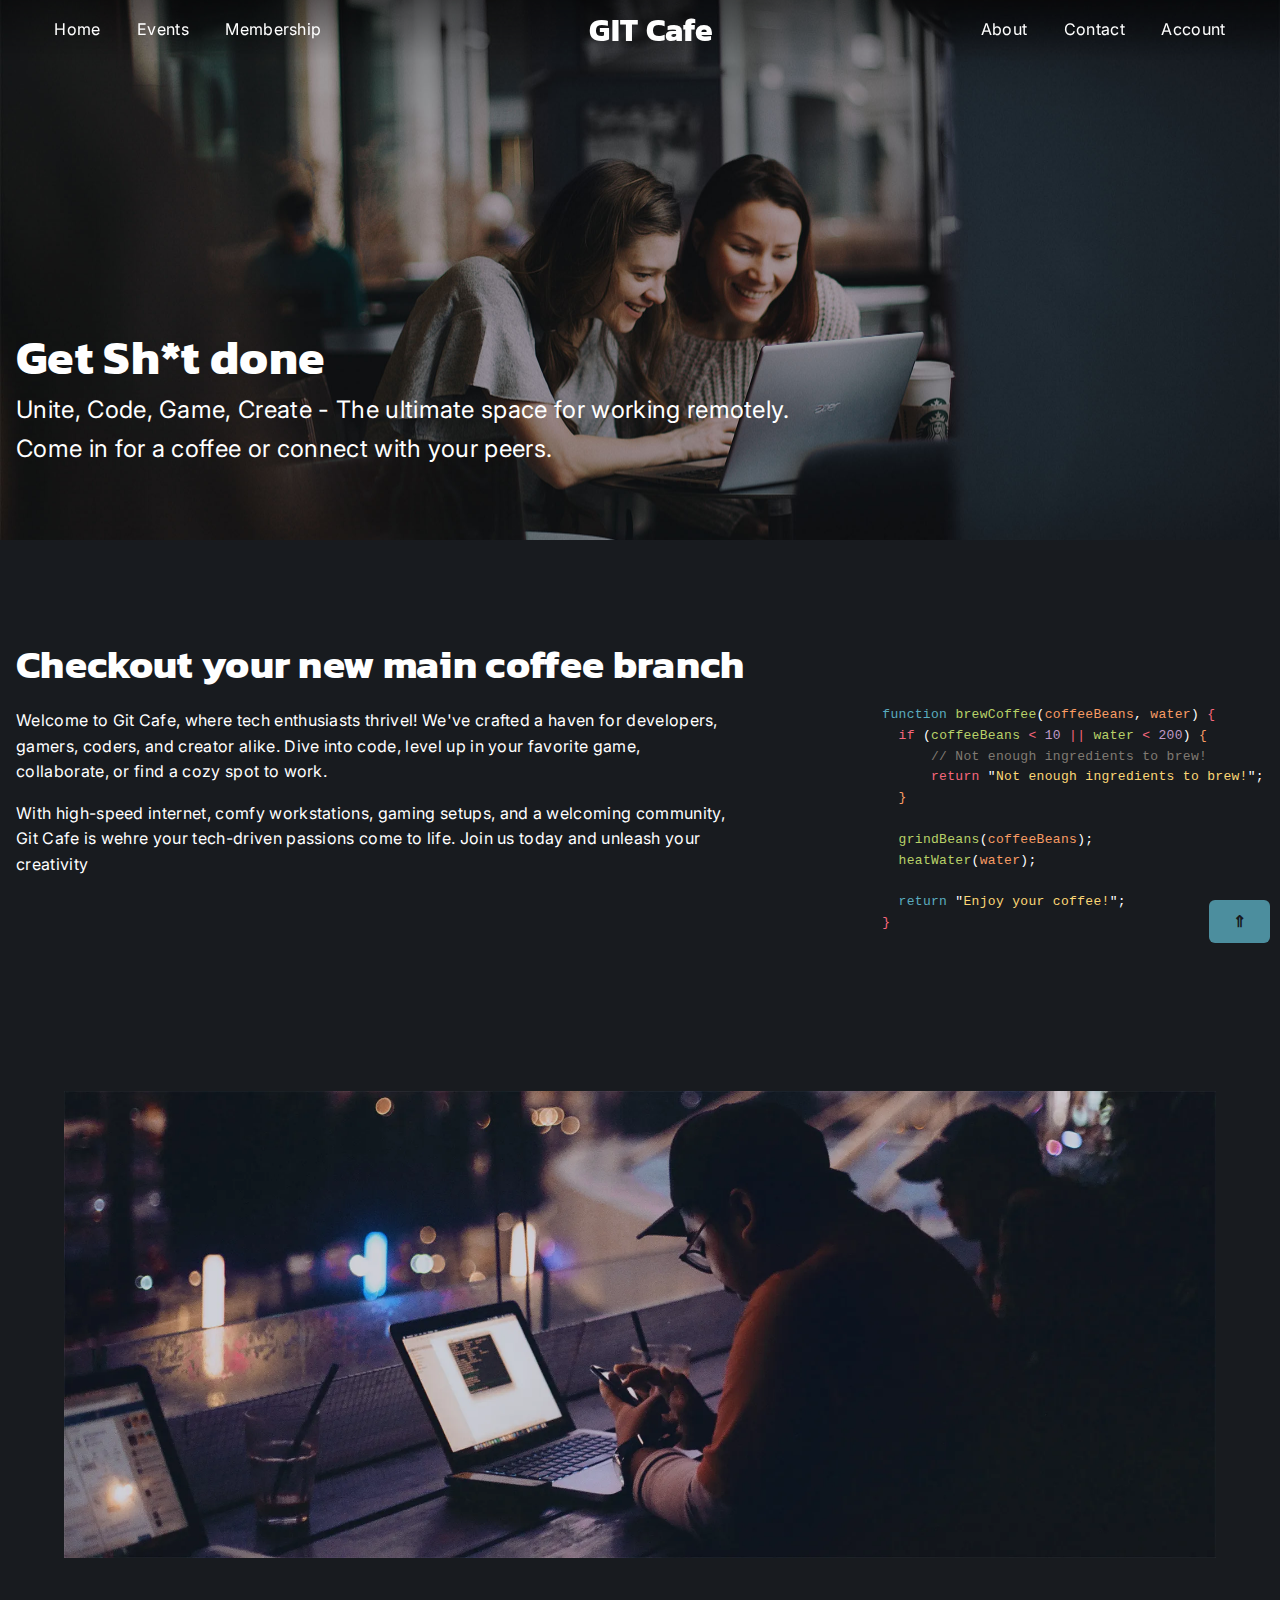
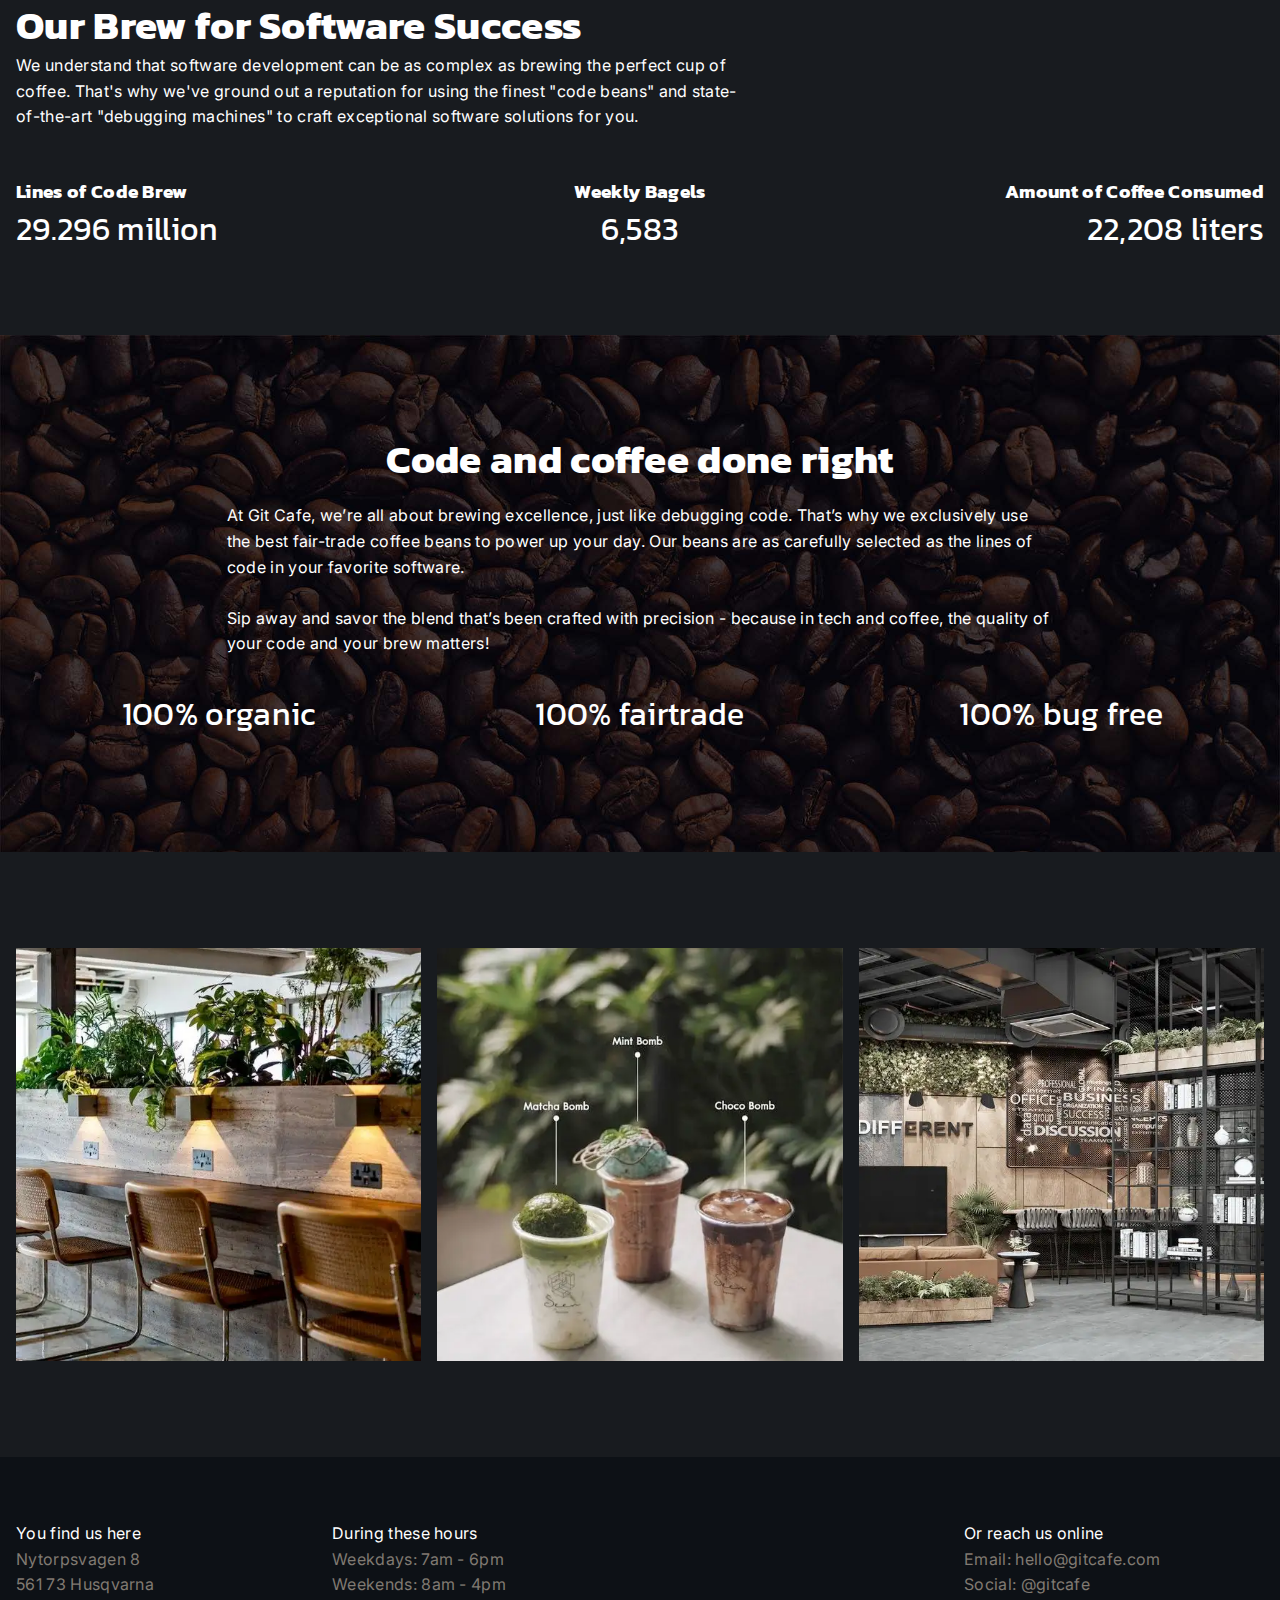
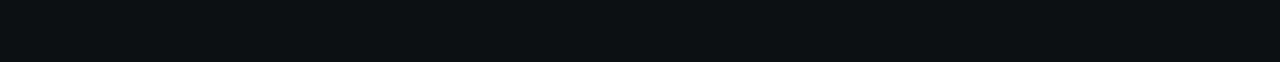
==== commit 009bfd67: "Merge commit '75e51098d31f76f46d8a1c486ef1843350960445' into Membership-work" ====
--- a/index.html
+++ b/index.html
@@ -2,27 +2,27 @@
 <html lang="en">
 
 <head>
-  <meta charset="UTF-8" />
-  <meta name="viewport" content="width=device-width, initial-scale=1.0" />
-  <link rel="stylesheet" href="./assets/css/main.css" />
-  <link rel="preconnect" href="https://fonts.googleapis.com" />
-  <link rel="preconnect" href="https://fonts.gstatic.com" crossorigin />
+  <meta charset="UTF-8">
+  <meta name="viewport" content="width=device-width, initial-scale=1.0">
+  <link rel="stylesheet" href="./assets/css/main.css">
+  <link rel="preconnect" href="https://fonts.googleapis.com">
+  <link rel="preconnect" href="https://fonts.gstatic.com" crossorigin>
   <link href="https://fonts.googleapis.com/css2?family=Inter:wght@400;700&family=Kanit:wght@600&display=swap"
-    rel="stylesheet" />
+    rel="stylesheet">
 
   <!-- Favicon -->
-  <link rel="apple-touch-icon" sizes="180x180" href="apple-touch-icon.png" />
-  <link rel="icon" type="image/png" sizes="32x32" href="favicon-32x32.png" />
-  <link rel="icon" type="image/png" sizes="16x16" href="favicon-16x16.png" />
-  <link rel="manifest" href="site.webmanifest" />
-  <link rel="mask-icon" href="safari-pinned-tab.svg" color="#5bbad5" />
-  <meta name="msapplication-TileColor" content="#da532c" />
-  <meta name="theme-color" content="#ffffff" />
+  <link rel="apple-touch-icon" sizes="180x180" href="apple-touch-icon.png">
+  <link rel="icon" type="image/png" sizes="32x32" href="favicon-32x32.png">
+  <link rel="icon" type="image/png" sizes="16x16" href="favicon-16x16.png">
+  <link rel="manifest" href="site.webmanifest">
+  <link rel="mask-icon" href="safari-pinned-tab.svg" color="#5bbad5">
+  <meta name="msapplication-TileColor" content="#da532c">
+  <meta name="theme-color" content="#ffffff">
 
   <title>GIT Cafe - Coffee and Coding</title>
   <meta name="description" content="Discover the perfect blend of technology and leisure at Git Cafe. 
     Dive into coding, gaming, and collaboration in our tech-savvy space. 
-    Enjoy artisanal coffee while you code, network, and game in style!" />
+    Enjoy artisanal coffee while you code, network, and game in style!">
 
 </head>
 
@@ -30,7 +30,7 @@
   <!-- Navbar -->
   <div class="grid">
     <!-- Checkbox to handle menu trigger in mobile -->
-    <input type="checkbox" id="menu-toggle" />
+    <input type="checkbox" id="menu-toggle">
     <nav>
       <!-- Logo-->
       <h1 id="logo"><a href="https://thejoltjoker.github.io/FSU23D-assignment-01/">GIT Cafe</a></h1>
@@ -60,7 +60,7 @@
       <div class="container">
         <div id="hero" class="grid">
           <div id="hero-content" class="col-12">
-            <h1>Get Shi*t done</h1>
+            <h1>Get Sh*t done</h1>
             <p>
               Unite, Code, Game, Create - The ultimate space for working
               remotely.
@@ -119,15 +119,15 @@
     </section>
     <section id="content-stats" class="landing-section">
       <div class="container-fluid">
-        <section id="content-image">
+        <div id="content-image">
           <div class="code-img">
             <picture>
               <source srcset="./assets/img/hacker.webp" type="image/webp">
               <source srcset="./assets/img/hacker.jpg" type="image/jpeg">
-              <img src="./assets/img/hacker.jpg" alt="Coding and drinking coffee" />
-            </picture>
-          </div>
-        </section>
+              <img src="./assets/img/hacker.jpg" alt="Coding and drinking coffee">
+            </picture>
+          </div>
+        </div>
       </div>
       <div class="container">
         <div class="grid">
@@ -161,6 +161,7 @@
 
           </div>
         </div>
+      </div>
     </section>
     <section id="content-coffee" class="landing-section" title="Coffee beans">
       <div class="container-fluid">
@@ -211,7 +212,7 @@
             <picture>
               <source srcset="./assets/img/gallery-seats.webp" type="image/webp">
               <source srcset="./assets/img/gallery-seats.jpg" type="image/jpeg">
-              <img src="./assets/img/gallery-seats.jpg" alt="Coffee shop tables equipped with charging outlets" />
+              <img src="./assets/img/gallery-seats.jpg" alt="Coffee shop tables equipped with charging outlets">
             </picture>
           </div>
           <div class="gallery-img">
@@ -219,14 +220,14 @@
               <source srcset="./assets/img/gallery-drinks.webp" type="image/webp">
               <source srcset="./assets/img/gallery-drinks.jpg" type="image/jpeg">
               <img src="./assets/img/gallery-drinks.jpg"
-                alt="Three coffee drinks with the labels, Matcha bomb, Mint bomb and Choco bomb" />
+                alt="Three coffee drinks with the labels, Matcha bomb, Mint bomb and Choco bomb">
             </picture>
           </div>
           <div class="gallery-img">
             <picture>
               <source srcset="./assets/img/gallery-workspace.webp" type="image/webp">
               <source srcset="./assets/img/gallery-workspace.jpg" type="image/jpeg">
-              <img src="./assets/img/gallery-workspace.jpg" alt="Coworking lounge area" />
+              <img src="./assets/img/gallery-workspace.jpg" alt="Coworking lounge area">
             </picture>
           </div>
         </section>
@@ -261,6 +262,9 @@
       </div>
     </div>
   </footer>
+  <div class="totop-container">
+    <a href="#top"><button>&#8657</button></a>
+  </div>
 </body>
 
-</html>+</html>
